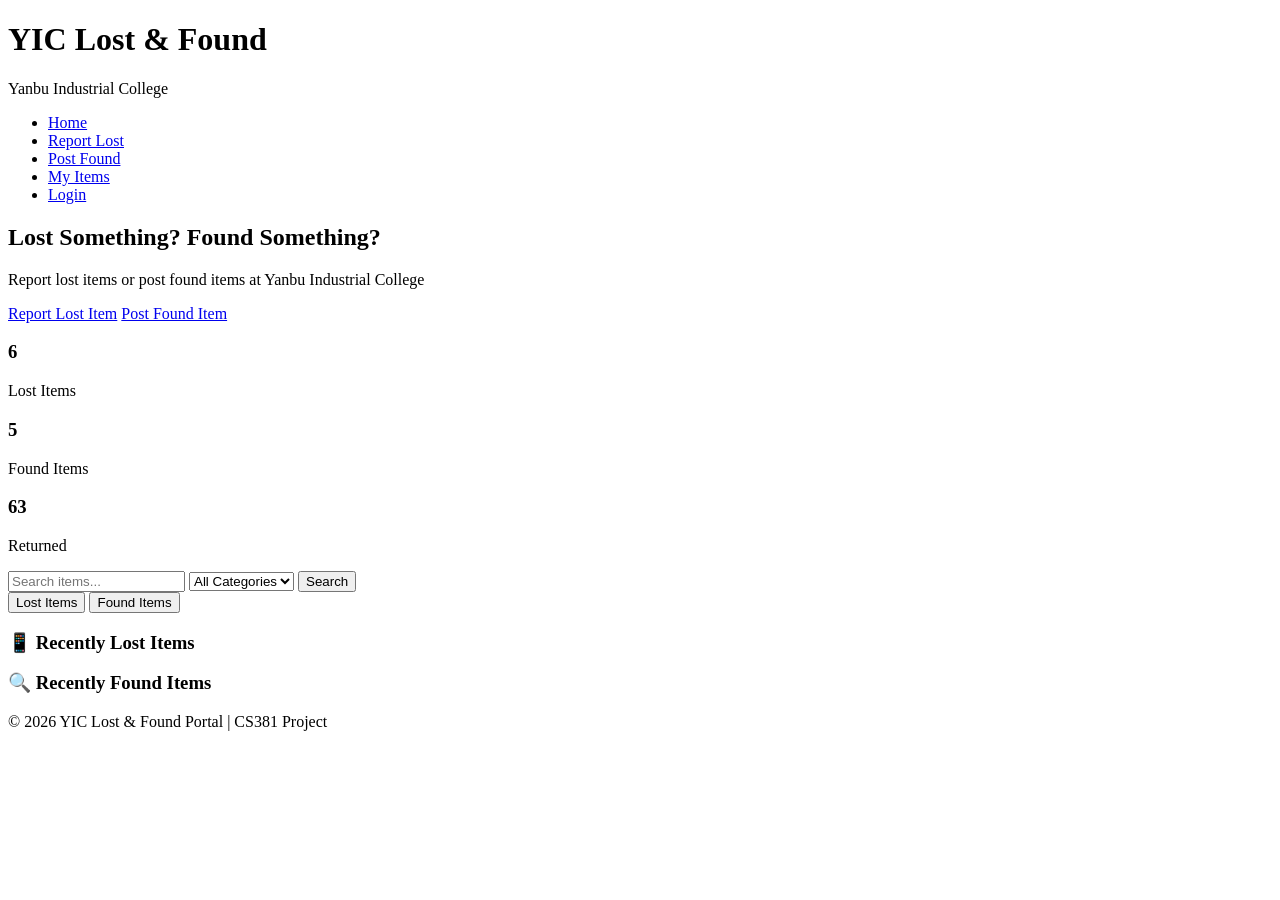
==== index.html @ a7f8171a "Add files via upload" ====
<!DOCTYPE html>
<html lang="en">
<head>
    <meta charset="UTF-8">
    <meta name="viewport" content="width=device-width, initial-scale=1.0">
    <title>YIC Lost & Found</title>
    <link rel="stylesheet" href="style.css">
</head>
<body>

    <header>
        <div class="logo">
            <h1>YIC Lost & Found</h1>
            <p>Yanbu Industrial College</p>
        </div>
        <nav>
            <ul>
                <li><a href="index.html" class="active">Home</a></li>
                <li><a href="report-lost.html">Report Lost</a></li>
                <li><a href="post-found.html">Post Found</a></li>
                <li><a href="my-items.html">My Items</a></li>
                <li><a href="login.html">Login</a></li>
            </ul>
        </nav>
    </header>

    <section class="hero">
        <h2>Lost Something? Found Something?</h2>
        <p>Report lost items or post found items at Yanbu Industrial College</p>
        <div class="hero-buttons">
            <a href="report-lost.html" class="btn btn-primary">Report Lost Item</a>
            <a href="post-found.html" class="btn btn-secondary">Post Found Item</a>
        </div>
    </section>

    <section class="stats">
        <div class="stat-box">
            <h3>6</h3>
            <p>Lost Items</p>
        </div>
        <div class="stat-box">
            <h3>5</h3>
            <p>Found Items</p>
        </div>
        <div class="stat-box">
            <h3>63</h3>
            <p>Returned</p>
        </div>
    </section>

    <section class="search-section">
        <input type="text" id="searchInput" placeholder="Search items...">
        <select id="categoryFilter">
            <option value="all">All Categories</option>
            <option value="electronics">Electronics</option>
            <option value="bags">Bags</option>
            <option value="keys">Keys & Cards</option>
            <option value="clothing">Clothing</option>
            <option value="accessories">Accessories</option>
        </select>
        <button id="searchBtn">Search</button>
    </section>

    <div class="tabs">
        <button class="tab-btn active" data-tab="lost">Lost Items</button>
        <button class="tab-btn" data-tab="found">Found Items</button>
    </div>

    <!-- Lost Items Panel -->
    <section id="lostPanel" class="panel active-panel">
        <h3>📱 Recently Lost Items</h3>
        <div class="items-grid" id="lostItemsGrid"></div>
    </section>

    <!-- Found Items Panel -->
    <section id="foundPanel" class="panel">
        <h3>🔍 Recently Found Items</h3>
        <div class="items-grid" id="foundItemsGrid"></div>
    </section>

    <footer>
        <p>&copy; 2026 YIC Lost & Found Portal | CS381 Project</p>
    </footer>

    <script src="main.js"></script>
</body>
</html>
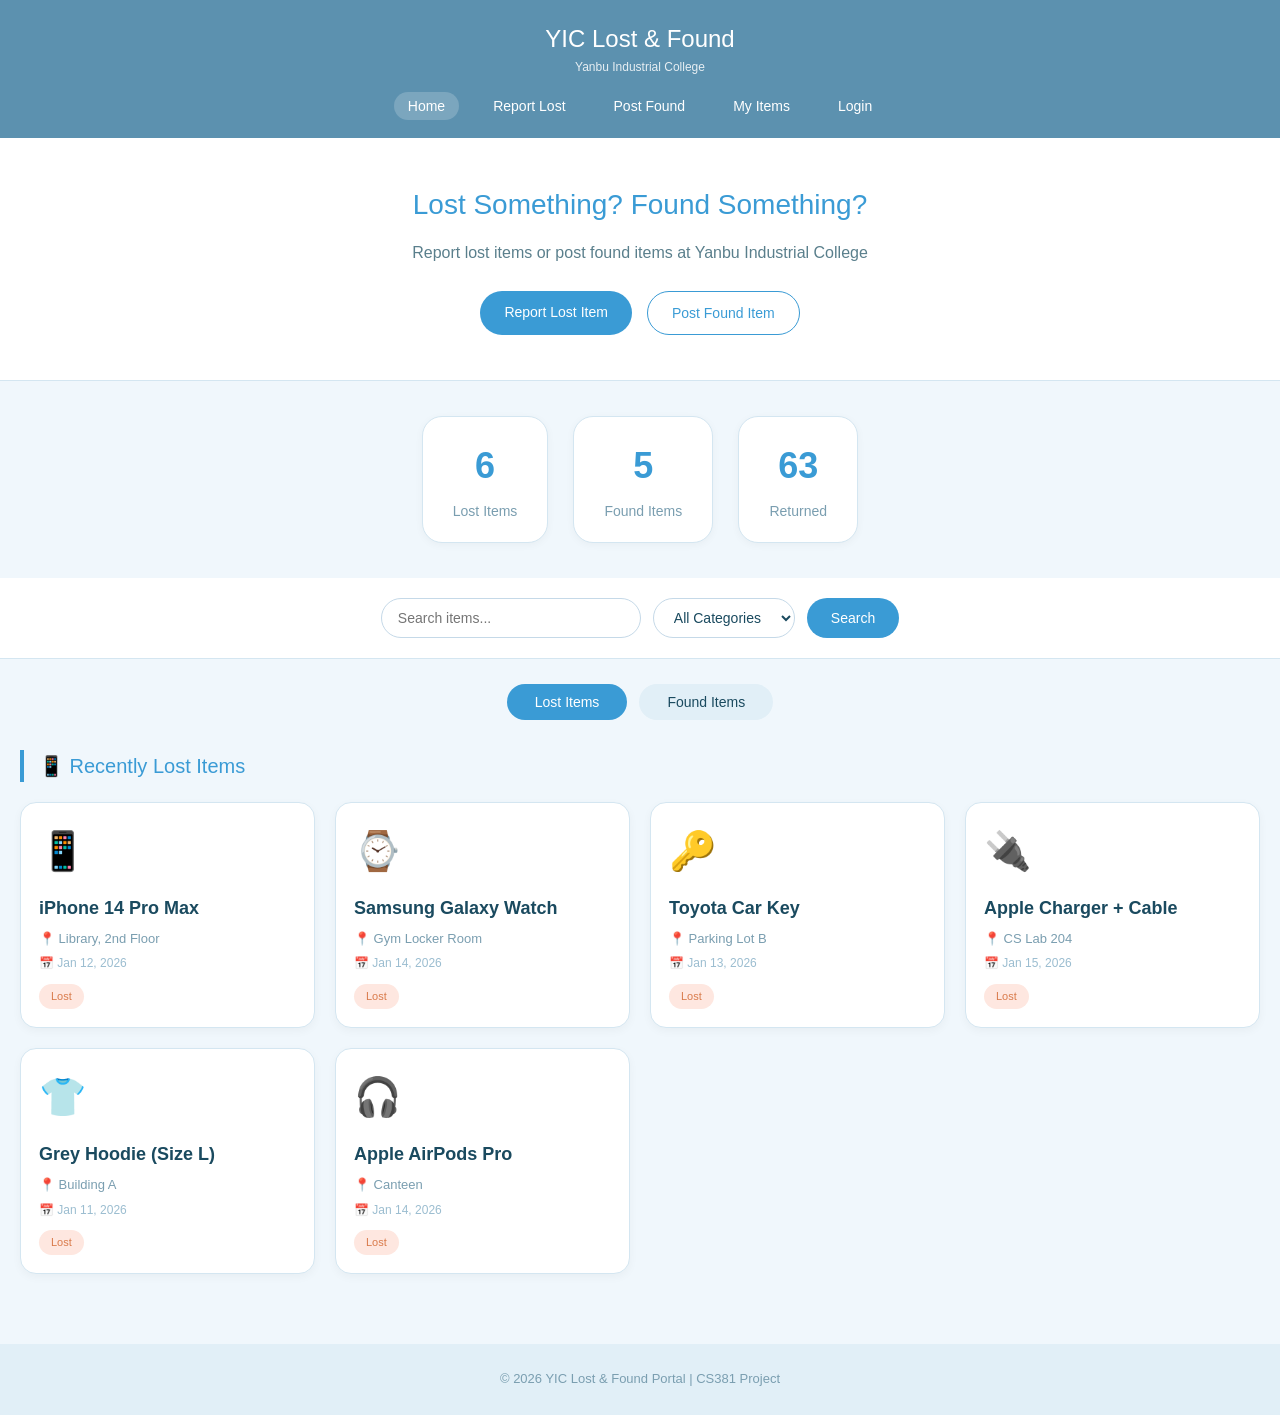
==== commit daab5e04: "adding new & pages adjusments" ====
--- a/index.html
+++ b/index.html
@@ -9,7 +9,7 @@
 <body>
 
     <header>
-        <div class="logo">
+        <div class="logo" >
             <h1>YIC Lost & Found</h1>
             <p>Yanbu Industrial College</p>
         </div>
@@ -18,7 +18,7 @@
                 <li><a href="index.html" class="active">Home</a></li>
                 <li><a href="report-lost.html">Report Lost</a></li>
                 <li><a href="post-found.html">Post Found</a></li>
-                <li><a href="my-items.html">My Items</a></li>
+                <li><a href="dashboard.html">My Items</a></li>
                 <li><a href="login.html">Login</a></li>
             </ul>
         </nav>
--- a/style.css
+++ b/style.css
@@ -0,0 +1,506 @@
+* {
+    margin: 0;
+    padding: 0;
+    box-sizing: border-box;
+}
+
+body {
+    font-family: 'Segoe UI', Arial, sans-serif;
+    background: #f0f7fc;
+    line-height: 1.6;
+    color: #1a4a5f;
+}
+
+header {
+    background: #246a92b9;
+    color: white;
+    padding: 20px;
+    text-align: center;
+    box-shadow: 0 2px 8px rgba(0,0,0,0.05);
+}
+
+header h1 {
+    font-size: 24px;
+    font-weight: 500;
+}
+
+header p {
+    font-size: 12px;
+    opacity: 0.85;
+}
+
+nav ul {
+    list-style: none;
+    display: flex;
+    justify-content: center;
+    gap: 20px;
+    margin-top: 15px;
+    flex-wrap: wrap;
+}
+
+nav ul li a {
+    color: white;
+    text-decoration: none;
+    padding: 6px 14px;
+    transition: 0.2s;
+    font-size: 14px;
+}
+
+nav ul li a.active {
+    background: #ffffff30;
+    border-radius: 20px;
+}
+
+nav ul li a:hover {
+    background: #ffffff20;
+    border-radius: 20px;
+}
+
+.hero {
+    background: white;
+    color: #1a4a5f;
+    text-align: center;
+    padding: 45px 20px;
+    border-bottom: 1px solid #d4e6f1;
+}
+
+.hero h2 {
+    font-size: 28px;
+    font-weight: 500;
+    margin-bottom: 12px;
+    color: #3a9bd5;
+}
+
+.hero p {
+    font-size: 16px;
+    color: #5a7f8c;
+}
+
+.hero-buttons {
+    margin-top: 25px;
+    display: flex;
+    gap: 15px;
+    justify-content: center;
+    flex-wrap: wrap;
+}
+
+.btn {
+    padding: 10px 24px;
+    text-decoration: none;
+    border-radius: 30px;
+    display: inline-block;
+    font-size: 14px;
+    transition: 0.2s;
+    cursor: pointer;
+}
+
+.btn-primary {
+    background: #3a9bd5;
+    color: white;
+    border: none;
+}
+
+.btn-primary:hover {
+    background: #2a7bb0;
+}
+
+.btn-secondary {
+    background: transparent;
+    border: 1.5px solid #3a9bd5;
+    color: #3a9bd5;
+}
+
+.btn-secondary:hover {
+    background: #3a9bd520;
+}
+
+.stats {
+    display: flex;
+    justify-content: center;
+    gap: 25px;
+    padding: 35px 20px;
+    background: #f0f7fc;
+    flex-wrap: wrap;
+}
+
+.stat-box {
+    text-align: center;
+    padding: 20px 30px;
+    background: white;
+    border-radius: 20px;
+    min-width: 120px;
+    box-shadow: 0 2px 8px rgba(0,0,0,0.04);
+    border: 1px solid #d4e6f1;
+}
+
+.stat-box h3 {
+    font-size: 36px;
+    font-weight: 600;
+    color: #3a9bd5;
+    margin-bottom: 5px;
+}
+
+.stat-box p {
+    color: #7a9eb0;
+    font-size: 14px;
+}
+
+.search-section {
+    background: white;
+    padding: 20px;
+    display: flex;
+    gap: 12px;
+    justify-content: center;
+    flex-wrap: wrap;
+    border-bottom: 1px solid #d4e6f1;
+}
+
+.search-section input {
+    padding: 10px 16px;
+    width: 260px;
+    border: 1px solid #c5d9e8;
+    border-radius: 30px;
+    font-size: 14px;
+    outline: none;
+    background: white;
+}
+
+.search-section input:focus {
+    border-color: #3a9bd5;
+}
+
+.search-section select {
+    padding: 10px 16px;
+    border-radius: 30px;
+    border: 1px solid #c5d9e8;
+    background: white;
+    font-size: 14px;
+    color: #1a4a5f;
+}
+
+.search-section button {
+    padding: 10px 24px;
+    border-radius: 30px;
+    border: none;
+    background: #3a9bd5;
+    color: white;
+    cursor: pointer;
+    font-size: 14px;
+    transition: 0.2s;
+}
+
+.search-section button:hover {
+    background: #2a7bb0;
+}
+
+.tabs {
+    display: flex;
+    justify-content: center;
+    gap: 12px;
+    margin: 25px 20px 15px;
+}
+
+.tab-btn {
+    padding: 10px 28px;
+    background: #e1eff7;
+    border: none;
+    cursor: pointer;
+    border-radius: 40px;
+    font-size: 14px;
+    font-weight: 500;
+    color: #1a4a5f;
+    transition: 0.2s;
+}
+
+.tab-btn.active {
+    background: #3a9bd5;
+    color: white;
+}
+
+.tab-btn:hover {
+    background: #cde3ef;
+}
+
+.panel {
+    display: none;
+    padding: 15px 20px 30px;
+}
+
+.panel.active-panel {
+    display: block;
+}
+
+.panel h3 {
+    margin-bottom: 20px;
+    color: #3a9bd5;
+    font-weight: 500;
+    font-size: 20px;
+    border-left: 4px solid #3a9bd5;
+    padding-left: 15px;
+}
+
+.items-grid {
+    display: grid;
+    grid-template-columns: repeat(auto-fill, minmax(280px, 1fr));
+    gap: 20px;
+}
+
+.item-card {
+    background: white;
+    border-radius: 16px;
+    padding: 18px;
+    box-shadow: 0 3px 10px rgba(0,0,0,0.04);
+    cursor: pointer;
+    transition: 0.2s;
+    border: 1px solid #d4e6f1;
+}
+
+.item-card:hover {
+    transform: translateY(-3px);
+    box-shadow: 0 6px 16px rgba(0,0,0,0.06);
+    border-color: #b8d4e8;
+}
+
+.item-icon {
+    font-size: 38px;
+    margin-bottom: 12px;
+}
+
+.item-title {
+    font-size: 18px;
+    font-weight: 600;
+    margin-bottom: 6px;
+    color: #1a4a5f;
+}
+
+.item-location {
+    color: #7a9eb0;
+    font-size: 13px;
+    margin: 5px 0;
+}
+
+.item-date {
+    font-size: 12px;
+    color: #9bbdd0;
+}
+
+.item-status {
+    display: inline-block;
+    padding: 4px 12px;
+    border-radius: 20px;
+    font-size: 11px;
+    margin-top: 10px;
+    font-weight: 500;
+}
+
+.status-lost {
+    background: #fee7e0;
+    color: #d97a4a;
+}
+
+.status-found {
+    background: #e0f0fa;
+    color: #3a9bd5;
+}
+
+.form-container {
+    max-width: 600px;
+    margin: 40px auto;
+    background: white;
+    padding: 30px;
+    border-radius: 20px;
+    box-shadow: 0 4px 15px rgba(0,0,0,0.04);
+    border: 1px solid #d4e6f1;
+}
+
+.form-container h2 {
+    color: #3a9bd5;
+    margin-bottom: 25px;
+    font-weight: 500;
+}
+
+.form-group {
+    margin-bottom: 20px;
+}
+
+.form-group label {
+    display: block;
+    margin-bottom: 8px;
+    font-weight: 500;
+    color: #1a4a5f;
+    font-size: 14px;
+}
+
+.form-group input,
+.form-group select,
+.form-group textarea {
+    width: 100%;
+    padding: 12px;
+    border: 1px solid #c5d9e8;
+    border-radius: 12px;
+    font-size: 14px;
+    background: white;
+    font-family: inherit;
+}
+
+.form-group input:focus,
+.form-group select:focus,
+.form-group textarea:focus {
+    outline: none;
+    border-color: #3a9bd5;
+}
+
+.form-group textarea {
+    resize: vertical;
+    min-height: 100px;
+}
+
+.form-actions {
+    display: flex;
+    gap: 15px;
+    margin-top: 25px;
+}
+
+.btn-submit {
+    background: #3a9bd5;
+    color: white;
+    padding: 12px 28px;
+    border: none;
+    border-radius: 40px;
+    cursor: pointer;
+    font-size: 14px;
+}
+
+.btn-cancel {
+    background: #e1eff7;
+    color: #1a4a5f;
+    padding: 12px 28px;
+    border: none;
+    border-radius: 40px;
+    cursor: pointer;
+    text-decoration: none;
+    display: inline-block;
+}
+
+.login-box {
+    max-width: 400px;
+    margin: 60px auto;
+    background: white;
+    padding: 35px;
+    border-radius: 20px;
+    text-align: center;
+    border: 1px solid #d4e6f1;
+}
+
+.login-box h2 {
+    color: #3a9bd5;
+    margin-bottom: 25px;
+}
+
+.login-box input {
+    width: 100%;
+    padding: 12px;
+    margin: 10px 0;
+    border: 1px solid #c5d9e8;
+    border-radius: 30px;
+    background: white;
+}
+
+.login-btn {
+    width: 100%;
+    padding: 12px;
+    background: #3a9bd5;
+    color: white;
+    border: none;
+    border-radius: 30px;
+    margin-top: 15px;
+    cursor: pointer;
+    font-size: 16px;
+}
+
+.login-box a {
+    color: #3a9bd5;
+    text-decoration: none;
+    font-size: 13px;
+}
+
+.dashboard-header {
+    background: #3a9bd5;
+    color: white;
+    padding: 30px;
+    text-align: center;
+}
+
+.user-badge {
+    background: #ffffff30;
+    display: inline-block;
+    padding: 8px 20px;
+    border-radius: 30px;
+    font-size: 14px;
+}
+
+.my-items-list {
+    max-width: 800px;
+    margin: 30px auto;
+}
+
+.my-item-row {
+    background: white;
+    padding: 15px;
+    margin-bottom: 12px;
+    border-radius: 14px;
+    display: flex;
+    justify-content: space-between;
+    align-items: center;
+    border: 1px solid #d4e6f1;
+}
+
+footer {
+    text-align: center;
+    padding: 25px;
+    background: #e1eff7;
+    color: #7a9eb0;
+    margin-top: 40px;
+    font-size: 13px;
+}
+
+@media (max-width: 600px) {
+    nav ul {
+        flex-direction: column;
+        align-items: center;
+        gap: 10px;
+    }
+    
+    .stats {
+        flex-direction: column;
+        align-items: center;
+    }
+    
+    .search-section {
+        flex-direction: column;
+        align-items: center;
+    }
+    
+    .search-section input {
+        width: 90%;
+    }
+    
+    .hero h2 {
+        font-size: 22px;
+    }
+    
+    .form-container {
+        margin: 20px;
+        padding: 20px;
+    }
+    
+    .login-box {
+        margin: 40px 20px;
+    }
+    
+    .my-item-row {
+        flex-direction: column;
+        text-align: center;
+        gap: 10px;
+    }
+}
